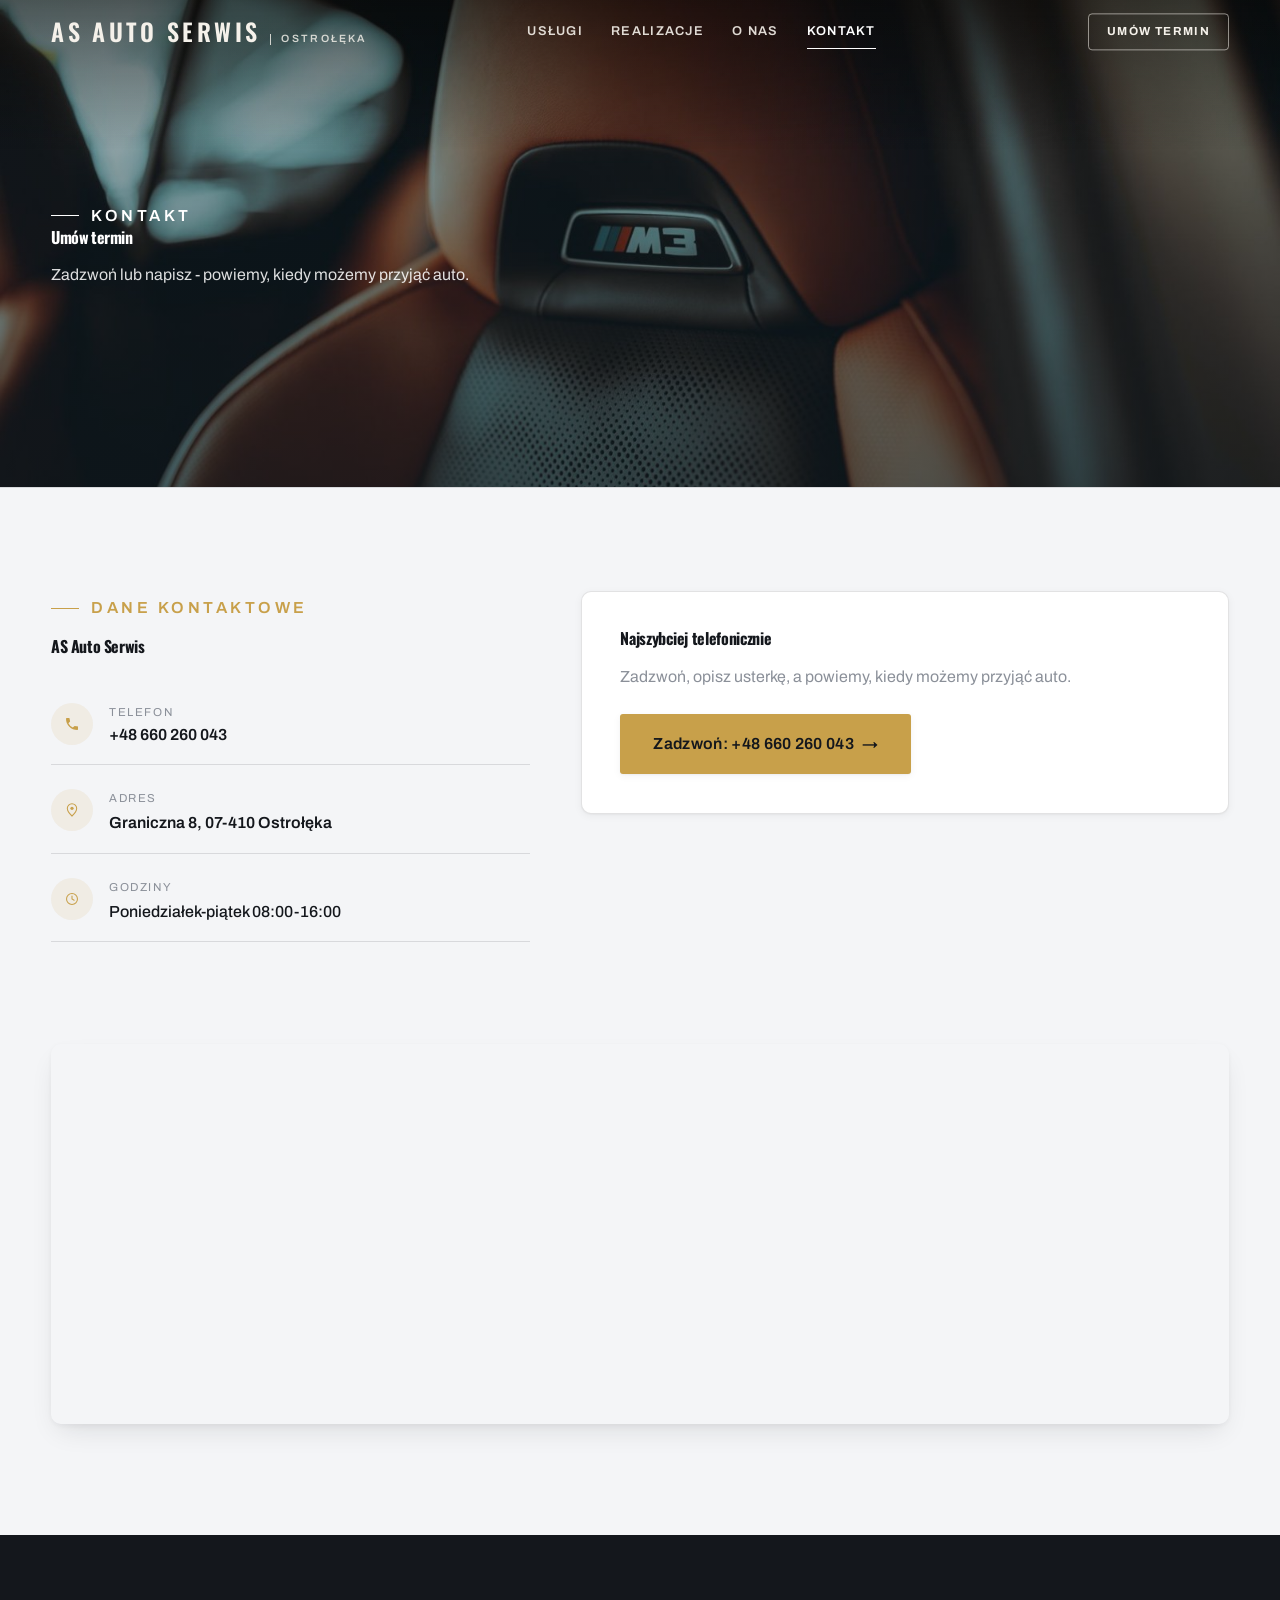
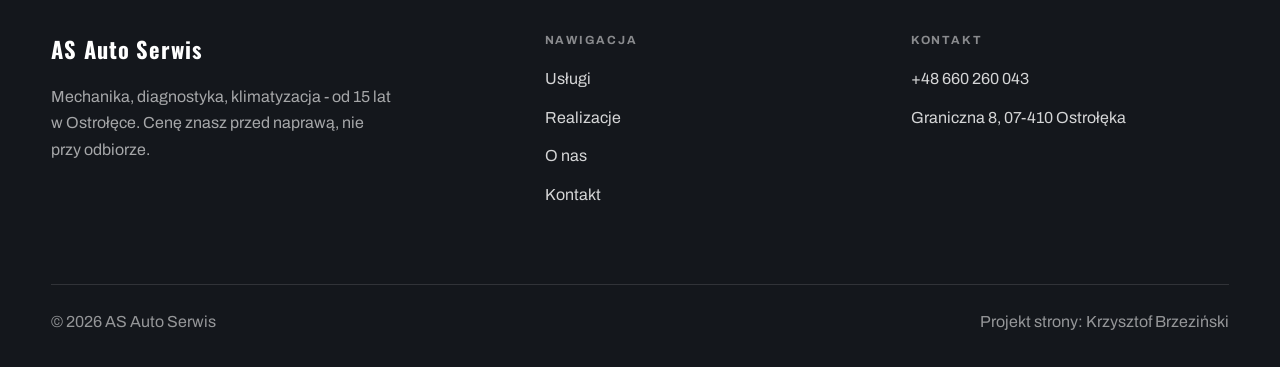
==== kontakt.html @ 09109cb1 "Demo: AS Auto Serwis (Ostrołęka) - auto-serwis premium" ====
<!DOCTYPE html>
<html lang="pl">
<head>
<meta charset="UTF-8">
<meta name="viewport" content="width=device-width, initial-scale=1.0">
<title>Kontakt - AS Auto Serwis</title>
<meta name="description" content="Kontakt AS Auto Serwis - Graniczna 8, 07-410 Ostrołęka">
<link rel="preconnect" href="https://fonts.googleapis.com">
<link rel="preconnect" href="https://fonts.gstatic.com" crossorigin>
<link href="https://fonts.googleapis.com/css2?family=Oswald:wght@500;600;700&family=Archivo:wght@400;500;600&display=swap" rel="stylesheet">
<link rel="stylesheet" href="assets/styles.css">
</head>
<body>

<header class="nav">
  <div class="wrap nav-inner">
    <a class="brand" href="index.html"><span class="name">AS Auto Serwis</span><span class="sub">Ostrołęka</span></a>
    <nav class="nav-links">
      <a href="oferta.html">Usługi</a>
      <a href="realizacje.html">Realizacje</a>
      <a href="o-nas.html">O nas</a>
      <a href="kontakt.html" class="active">Kontakt</a>
      <a href="kontakt.html" class="btn btn-accent">Umów termin</a>
    </nav>
    <button class="nav-toggle" aria-label="Menu"><span></span><span></span><span></span></button>
  </div>
</header>

<section class="pagehead">
  <img src="img/g4.jpg" alt="AS Auto Serwis - Umów termin">
  <div class="wrap">
    <span class="eyebrow">Kontakt</span>
    <h1>Umów termin</h1>
    <p>Zadzwoń lub napisz - powiemy, kiedy możemy przyjąć auto.</p>
  </div>
</section>
<section>
  <div class="wrap contact-grid">
    <div class="reveal">
      <span class="eyebrow">Dane kontaktowe</span>
      <h2 style="margin:var(--space-4) 0 var(--space-6)">AS Auto Serwis</h2>
      <div class="info-list">
        <div class="info-row"><div class="ic"><svg class="ico-tel" width="16" height="16" viewBox="0 0 24 24" fill="none" aria-hidden="true"><path d="M6.6 10.8a15.5 15.5 0 0 0 6.6 6.6l2.2-2.2a1 1 0 0 1 1-.24 11.4 11.4 0 0 0 3.6.58 1 1 0 0 1 1 1V20a1 1 0 0 1-1 1A17 17 0 0 1 3 4a1 1 0 0 1 1-1h3.5a1 1 0 0 1 1 1c0 1.25.2 2.46.58 3.6a1 1 0 0 1-.25 1l-2.23 2.2Z" fill="currentColor"/></svg></div><div><div class="lbl">Telefon</div><a class="val" href="tel:+48660260043">+48 660 260 043</a></div></div>
        <div class="info-row"><div class="ic"><svg class="ico-pin" width="16" height="16" viewBox="0 0 24 24" fill="none" aria-hidden="true"><path d="M12 21s7-6.1 7-11.5A7 7 0 0 0 5 9.5C5 14.9 12 21 12 21Z" stroke="currentColor" stroke-width="1.6" fill="none"/><circle cx="12" cy="9.5" r="2.4" fill="currentColor"/></svg></div><div><div class="lbl">Adres</div><div class="val">Graniczna 8, 07-410 Ostrołęka</div></div></div>
        <div class="info-row"><div class="ic"><svg class="ico-clock" width="16" height="16" viewBox="0 0 24 24" fill="none" aria-hidden="true"><circle cx="12" cy="12" r="8.2" stroke="currentColor" stroke-width="1.6"/><path d="M12 7.5V12l3.2 1.9" stroke="currentColor" stroke-width="1.6" stroke-linecap="round"/></svg></div><div><div class="lbl">Godziny</div><div class="val" style="font-weight:500">Poniedziałek-piątek 08:00-16:00</div></div></div>
      </div>
    </div>
    <div class="reveal">
      <div class="form">
        <h3 style="margin-bottom:var(--space-4)">Najszybciej telefonicznie</h3>
        <p class="muted" style="margin-bottom:var(--space-5)">Zadzwoń, opisz usterkę, a powiemy, kiedy możemy przyjąć auto.</p>
        <a href="tel:+48660260043" class="btn btn-accent" style="justify-content:center">Zadzwoń: +48 660 260 043 <span class="arr">→</span></a>
      </div>
    </div>
  </div>
</section>
<section style="padding-top:0">
  <div class="wrap reveal">
    <iframe class="map" title="AS Auto Serwis - Ostrołęka" src="https://maps.google.com/maps?q=AS%20Auto%20Serwis%20Ostro%C5%82%C4%99ka&z=15&output=embed" loading="lazy" referrerpolicy="no-referrer-when-downgrade"></iframe>
  </div>
</section>

<footer>
  <div class="wrap">
    <div class="foot-grid">
      <div class="foot-brand">
        <div class="name">AS Auto Serwis</div>
        <p>Mechanika, diagnostyka, klimatyzacja - od 15 lat w Ostrołęce. Cenę znasz przed naprawą, nie przy odbiorze.</p>
      </div>
      <div class="foot-col">
        <h4>Nawigacja</h4>
        <a href="oferta.html">Usługi</a>
        <a href="realizacje.html">Realizacje</a>
        <a href="o-nas.html">O nas</a>
        <a href="kontakt.html">Kontakt</a>
      </div>
      <div class="foot-col">
        <h4>Kontakt</h4>
        <a href="tel:+48660260043">+48 660 260 043</a>
        <p>Graniczna 8, 07-410 Ostrołęka</p>
      </div>
    </div>
    <div class="foot-bot">
      <span>© 2026 AS Auto Serwis</span>
      <span>Projekt strony: Krzysztof Brzeziński</span>
    </div>
  </div>
</footer>
<div class="sticky-reserve"><a class="sr-book" href="kontakt.html">Umów termin</a><a class="sr-call" href="tel:+48660260043" aria-label="Zadzwoń"><svg class="ico-tel" width="16" height="16" viewBox="0 0 24 24" fill="none" aria-hidden="true"><path d="M6.6 10.8a15.5 15.5 0 0 0 6.6 6.6l2.2-2.2a1 1 0 0 1 1-.24 11.4 11.4 0 0 0 3.6.58 1 1 0 0 1 1 1V20a1 1 0 0 1-1 1A17 17 0 0 1 3 4a1 1 0 0 1 1-1h3.5a1 1 0 0 1 1 1c0 1.25.2 2.46.58 3.6a1 1 0 0 1-.25 1l-2.23 2.2Z" fill="currentColor"/></svg></a></div>

<script src="assets/main.js"></script>
</body>
</html>
---- assets/styles.css ----
/* ============================================================
   STOLBASZ — premium, architektoniczny B2B fit-out
   Jasna paleta, zero brązu. System wg premium-web-craft.
   Projekt strony: Krzysztof Brzeziński
   ============================================================ */

:root{
  /* PALETA — jasna, architektoniczna, chłodna */
  --paper:#f4f5f7;          /* główne tło */
  --paper-2:#e7e9ee;        /* sekcje alternatywne (chłodny jasny szary) */
  --paper-3:#e7e9ee;        /* delikatne wypełnienia */
  --ink:#14171c;            /* tekst główny — chłodny grafit */
  --ink-soft:#1f242c;       /* nagłówki drugorzędne */
  --muted:#8b9099;          /* tekst poboczny */
  --line:rgba(20,23,28,.12);/* hairline */
  --accent:#c8a04a;         /* stonowany petrol-slate — jedyny akcent */
  --accent-d:#9a7a31;
  --accent-soft:rgba(200,160,74,.10);
  --dark:#14171c;           /* sekcje ciemne (stopka/CTA) */

  /* ODSTĘPY — skala 4/8 */
  --space-1:4px; --space-2:8px; --space-3:12px; --space-4:16px; --space-5:24px;
  --space-6:32px; --space-7:48px; --space-8:64px; --space-9:96px; --space-10:128px;

  /* TYPOGRAFIA — fluid clamp() */
  --text-sm:clamp(.82rem,.8rem+.1vw,.9rem);
  --text-base:clamp(1rem,.97rem+.15vw,1.1rem);
  --text-lg:clamp(1.12rem,1.05rem+.3vw,1.3rem);
  --text-h3:clamp(1.2rem,1.1rem+.5vw,1.5rem);
  --text-h2:clamp(1.9rem,1.5rem+1.9vw,2.8rem);
  --text-h1:clamp(2.6rem,1.9rem+3.6vw,4.6rem);

  /* PROMIENIE — architektoniczne, raczej ostre */
  --r-sm:3px; --r-md:6px; --r-lg:10px;

  /* RUCH */
  --ease:cubic-bezier(.25,.46,.45,.94); --dur:.24s;

  /* CIENIE — miękkie, warstwowe */
  --sh-sm:0 1px 2px rgba(16,24,32,.04), 0 2px 8px rgba(16,24,32,.05);
  --sh-md:0 2px 6px rgba(16,24,32,.05), 0 12px 28px -8px rgba(16,24,32,.12);
  --sh-lg:0 6px 14px rgba(16,24,32,.07), 0 26px 56px -18px rgba(16,24,32,.22);

  --hairline:1px solid var(--line);

  --font-display:'Oswald','Archivo',sans-serif;
  --font-body:'Archivo',sans-serif;
}

*{box-sizing:border-box;margin:0;padding:0}
html{scroll-behavior:smooth}
body{
  font-family:var(--font-body);
  font-size:var(--text-base);
  line-height:1.65;
  color:var(--ink);
  background:var(--paper);
  -webkit-font-smoothing:antialiased;
  text-rendering:optimizeLegibility;
}
img{max-width:100%;display:block}
a{color:inherit;text-decoration:none}

.wrap{width:min(92%,1180px);margin-inline:auto}
section{padding-block:clamp(52px,6.5vw,96px)}

h1,h2,h3{font-family:var(--font-display);font-weight:700;line-height:1.08;letter-spacing:-.02em;color:var(--ink)}
h1{font-size:var(--text-h1);letter-spacing:-.035em}
h2{font-size:var(--text-h2);letter-spacing:-.025em}
h3{font-size:var(--text-h3)}
p{max-width:65ch}

.eyebrow{
  font-family:var(--font-body);
  font-size:var(--text-sm);
  font-weight:600;
  letter-spacing:.18em;
  text-transform:uppercase;
  color:var(--accent);
  display:inline-flex;align-items:center;gap:var(--space-3);
}
.eyebrow::before{content:"";width:28px;height:1px;background:var(--accent);display:inline-block}

.muted{color:var(--muted)}
.lead{font-size:var(--text-lg);line-height:1.55;color:var(--ink-soft);max-width:50ch}

/* ---------- BUTTONS ---------- */
.btn{
  display:inline-flex;align-items:center;gap:var(--space-2);
  font-weight:600;font-size:var(--text-sm);letter-spacing:.02em;
  padding:var(--space-4) var(--space-6);
  border-radius:var(--r-sm);
  transition:transform var(--dur) var(--ease),box-shadow var(--dur) var(--ease),background var(--dur) var(--ease);
  cursor:pointer;border:1px solid transparent;
}
.btn-accent{background:var(--accent);color:#fff;box-shadow:var(--sh-sm)}
.btn-accent:hover{background:var(--accent-d);transform:translateY(-2px);box-shadow:var(--sh-md)}
.btn-accent:active{transform:translateY(0);box-shadow:var(--sh-sm)}
.btn-ghost{background:transparent;color:var(--ink);border-color:var(--line)}
.btn-ghost:hover{border-color:var(--accent);color:var(--accent);transform:translateY(-2px)}
.btn-light{background:#fff;color:var(--ink);box-shadow:var(--sh-sm)}
.btn-light:hover{transform:translateY(-2px);box-shadow:var(--sh-md)}
.btn .arr{transition:transform var(--dur) var(--ease)}
.btn:hover .arr{transform:translateX(4px)}

/* ---------- NAV ---------- */
.nav{
  position:sticky;top:0;z-index:50;
  background:color-mix(in srgb,var(--paper) 88%,transparent);
  backdrop-filter:saturate(140%) blur(10px);
  border-bottom:var(--hairline);
}
.nav-inner{display:flex;align-items:center;justify-content:space-between;height:72px}
.brand{display:flex;flex-direction:column;line-height:1}
.brand .name{font-family:var(--font-display);font-weight:800;font-size:1.35rem;letter-spacing:.04em}
.brand .sub{font-size:.62rem;letter-spacing:.34em;text-transform:uppercase;color:var(--muted);margin-top:5px}
.nav-links{display:flex;align-items:center;gap:var(--space-6)}
.nav-links a{font-size:var(--text-sm);font-weight:500;color:var(--ink-soft);position:relative;padding-block:4px;transition:color var(--dur) var(--ease)}
.nav-links a::after{content:"";position:absolute;left:0;bottom:0;width:0;height:1.5px;background:var(--accent);transition:width var(--dur) var(--ease)}
.nav-links a:hover,.nav-links a.active{color:var(--ink)}
.nav-links a:hover::after,.nav-links a.active::after{width:100%}
.nav-links .btn{padding:var(--space-2) var(--space-5)}
/* przyciski w nav: właściwy kolor (przebij .nav-links a) + bez podkreślenia */
.nav-links a.btn-accent{color:#fff}
.nav-links a.btn-ghost,.nav-links a.btn-light{color:var(--ink)}
.nav-links a.btn::after{display:none}
.nav-toggle{display:none;background:none;border:none;cursor:pointer;flex-direction:column;gap:5px;padding:8px}
.nav-toggle span{width:24px;height:2px;background:var(--ink);transition:var(--dur)}

/* ---------- HERO (split) ---------- */
.hero{position:relative;overflow:hidden;border-bottom:var(--hairline)}
.hero-grid{display:grid;grid-template-columns:1.05fr .95fr;gap:clamp(24px,4vw,60px);align-items:center;
  padding-block:clamp(36px,4.5vw,64px)}
.hero-copy .eyebrow{margin-bottom:var(--space-5)}
.hero-copy h1{margin-bottom:var(--space-5)}
.hero-copy .lead{margin-bottom:var(--space-7)}
.hero-actions{display:flex;flex-wrap:wrap;gap:var(--space-4)}
.hero-art{position:relative;aspect-ratio:4/3;border-radius:var(--r-lg);overflow:hidden;box-shadow:var(--sh-lg)}
.hero-art img{width:100%;height:100%;object-fit:cover}
.hero-art::after{content:"";position:absolute;inset:0;background:linear-gradient(180deg,transparent 55%,rgba(18,24,28,.28))}
.hero-badge{position:absolute;left:var(--space-5);bottom:var(--space-5);z-index:2;
  background:rgba(252,252,251,.94);backdrop-filter:blur(4px);
  border-radius:var(--r-md);padding:var(--space-4) var(--space-5);box-shadow:var(--sh-md);max-width:78%}
.hero-badge strong{display:block;font-family:var(--font-display);font-size:1rem;letter-spacing:-.01em}
.hero-badge span{font-size:var(--text-sm);color:var(--muted)}

/* ---------- HERO duży / kinowy (strona główna) ---------- */
.hero-cine{position:relative;min-height:clamp(560px,82vh,840px);min-height:clamp(560px,82svh,840px);display:flex;align-items:center;overflow:hidden;border-bottom:var(--hairline)}
.hero-cine>img{position:absolute;inset:0;width:100%;height:100%;object-fit:cover;z-index:0}
.hero-cine::after{content:"";position:absolute;inset:0;z-index:1;
  background:linear-gradient(95deg,rgba(13,18,23,.86) 0%,rgba(13,18,23,.64) 32%,rgba(13,18,23,.24) 62%,rgba(13,18,23,.04) 100%)}
.hero-cine .wrap{position:relative;z-index:2;padding-block:var(--space-8)}
.hero-cine .hero-copy{max-width:660px}
.hero-cine .eyebrow{color:#fff;margin-bottom:var(--space-5)}
.hero-cine .eyebrow::before{background:#fff}
.hero-cine h1{color:#fff;margin-bottom:var(--space-5);font-size:clamp(2.9rem,2rem+4.4vw,5.2rem)}
.hero-cine .lead{color:rgba(255,255,255,.92);max-width:48ch;margin-bottom:var(--space-7)}
.hero-cine .hero-actions{display:flex;flex-wrap:wrap;gap:var(--space-4)}
@media(max-width:680px){
  .hero-cine{min-height:clamp(520px,76vh,640px);min-height:clamp(520px,76svh,640px);align-items:flex-end}
  .hero-cine::after{background:linear-gradient(0deg,rgba(13,18,23,.9) 6%,rgba(13,18,23,.45) 55%,rgba(13,18,23,.25) 100%)}
  .hero-cine .wrap{padding-bottom:var(--space-9)}
}

/* full-bleed hero variant (podstrony) */
.pagehead{position:relative;min-height:46vh;min-height:46svh;display:flex;align-items:flex-end;overflow:hidden;border-bottom:var(--hairline)}
.pagehead img{position:absolute;inset:0;width:100%;height:100%;object-fit:cover}
.pagehead::after{content:"";position:absolute;inset:0;background:linear-gradient(180deg,rgba(18,24,28,.25),rgba(18,24,28,.62))}
.pagehead .wrap{position:relative;z-index:2;padding-block:var(--space-9);color:#fff}
.pagehead h1{color:#fff;max-width:18ch}
.pagehead .eyebrow{color:#fff}
.pagehead .eyebrow::before{background:#fff}
.pagehead p{color:rgba(255,255,255,.86);margin-top:var(--space-4);max-width:54ch}

/* ---------- STRIP (pasek skrótów / liczby) ---------- */
.strip{background:var(--dark);color:#fff}
.strip .wrap{display:grid;grid-template-columns:repeat(4,1fr);gap:var(--space-6);padding-block:var(--space-8)}
.strip .item .k{font-family:var(--font-display);font-size:clamp(1.6rem,1.2rem+1.4vw,2.4rem);font-weight:800;letter-spacing:-.02em;color:#fff}
.strip .item .v{font-size:var(--text-sm);color:rgba(255,255,255,.66);margin-top:var(--space-2);line-height:1.45}
.strip .item{border-left:2px solid var(--accent);padding-left:var(--space-5)}

/* ---------- SECTION HEAD ---------- */
.head{max-width:48rem;margin-bottom:var(--space-8)}
.head.center{margin-inline:auto;text-align:center}
.head .eyebrow{margin-bottom:var(--space-4)}
.head h2{margin-bottom:var(--space-4)}
.head p{color:var(--muted);font-size:var(--text-lg);line-height:1.55}
.head.center p{margin-inline:auto}

/* ---------- INTRO SPLIT ---------- */
.split{display:grid;grid-template-columns:.92fr 1.08fr;gap:clamp(28px,5vw,80px);align-items:center}
.split.rev{grid-template-columns:1.08fr .92fr}
.split.rev .split-art{order:-1}
.split-art{position:relative;aspect-ratio:5/4;border-radius:var(--r-lg);overflow:hidden;box-shadow:var(--sh-lg)}
.split-art img{width:100%;height:100%;object-fit:cover}
.split-copy h2{margin-bottom:var(--space-5)}
.split-copy p+p{margin-top:var(--space-4)}
.split-copy .btn{margin-top:var(--space-6)}

/* ---------- SERVICES (zakres) ---------- */
.svc-grid{display:grid;grid-template-columns:repeat(auto-fit,minmax(280px,1fr));gap:var(--space-5)}
.svc{background:#fff;border:var(--hairline);border-radius:var(--r-md);padding:var(--space-7) var(--space-6);
  transition:transform var(--dur) var(--ease),box-shadow var(--dur) var(--ease),border-color var(--dur) var(--ease);
  position:relative;overflow:hidden}
.svc::before{content:"";position:absolute;left:0;top:0;width:3px;height:0;background:var(--accent);transition:height var(--dur) var(--ease)}
.svc:hover{transform:translateY(-4px);box-shadow:var(--sh-md);border-color:transparent}
.svc:hover::before{height:100%}
.svc .ic{font-family:var(--font-display);font-size:.8rem;font-weight:700;letter-spacing:.12em;color:var(--accent);margin-bottom:var(--space-4)}
.svc h3{margin-bottom:var(--space-3);font-size:1.22rem}
.svc p{color:var(--muted);font-size:var(--text-base);line-height:1.6}

/* big detailed service rows */
.svc-row{display:grid;grid-template-columns:.8fr 1.2fr;gap:clamp(20px,4vw,60px);align-items:center;padding-block:var(--space-8)}
.svc-row+.svc-row{border-top:var(--hairline)}
.svc-row.rev{grid-template-columns:1.2fr .8fr}
.svc-row.rev .svc-row-art{order:-1}
.svc-row-art{aspect-ratio:4/3;border-radius:var(--r-md);overflow:hidden;box-shadow:var(--sh-md)}
.svc-row-art img{width:100%;height:100%;object-fit:cover}
.svc-row h3{font-size:1.5rem;margin-bottom:var(--space-4)}
.svc-row .num{font-family:var(--font-display);font-size:.85rem;font-weight:700;letter-spacing:.14em;color:var(--accent);display:block;margin-bottom:var(--space-3)}
.svc-row ul{list-style:none;margin-top:var(--space-4);display:flex;flex-direction:column;gap:var(--space-2)}
.svc-row li{position:relative;padding-left:var(--space-5);color:var(--muted);font-size:var(--text-base)}
.svc-row li::before{content:"";position:absolute;left:0;top:.62em;width:8px;height:1px;background:var(--accent)}

/* ---------- GALLERY (realizacje) ---------- */
.gallery{display:grid;grid-template-columns:repeat(12,1fr);gap:var(--space-4);grid-auto-rows:200px}
/* GALERIA MASONRY — pionowe zdjęcia (portrety beauty/wellness) bez przycinania: kolumny, height auto */
.gallery-masonry{column-count:3;column-gap:var(--space-4)}
@media(max-width:900px){.gallery-masonry{column-count:2}}
@media(max-width:560px){.gallery-masonry{column-count:1}}
.gallery-masonry .m-tile{break-inside:avoid;margin:0 0 var(--space-4);padding:0;position:relative;overflow:hidden;border-radius:var(--r-md);border:1px solid var(--line)}
.gallery-masonry .m-tile img{width:100%;height:auto;display:block}
.gallery-masonry .m-tile .cap{position:absolute;left:0;right:0;bottom:0;padding:var(--space-4);color:#fff;background:linear-gradient(0deg,rgba(0,0,0,.55),transparent);font-size:var(--text-sm)}
.gallery-masonry .m-tile .cap small{display:block;font-weight:400;opacity:.78;letter-spacing:.04em;text-transform:uppercase;font-size:.66rem;margin-top:3px}
.tile{position:relative;overflow:hidden;border-radius:var(--r-md);box-shadow:var(--sh-sm);
  transition:transform var(--dur) var(--ease),box-shadow var(--dur) var(--ease)}
.tile img{width:100%;height:100%;object-fit:cover;transition:transform .6s var(--ease)}
.tile:hover{box-shadow:var(--sh-md)}
.tile:hover img{transform:scale(1.05)}
.tile .cap{position:absolute;left:0;right:0;bottom:0;padding:var(--space-5) var(--space-4) var(--space-4);
  background:linear-gradient(transparent,rgba(18,24,28,.78));color:#fff;
  font-size:var(--text-sm);font-weight:600;letter-spacing:.01em;
  opacity:0;transform:translateY(8px);transition:var(--dur) var(--ease)}
.tile:hover .cap{opacity:1;transform:translateY(0)}
.tile .cap small{display:block;font-weight:400;opacity:.78;letter-spacing:.04em;text-transform:uppercase;font-size:.66rem;margin-top:3px}
/* bento spans */
.t-wide{grid-column:span 6}
.t-tall{grid-column:span 6;grid-row:span 2}
.t-std{grid-column:span 6}
.t-third{grid-column:span 4}
.t-two3{grid-column:span 8}

/* ---------- TRUST / WIARYGODNOŚĆ ---------- */
.trust{background:var(--paper-2)}
.trust-grid{display:grid;grid-template-columns:repeat(auto-fit,minmax(240px,1fr));gap:var(--space-5);margin-top:var(--space-7)}
.trust-card{background:#fff;border-radius:var(--r-md);padding:var(--space-7) var(--space-6);box-shadow:var(--sh-sm);border-top:3px solid var(--accent)}
.trust-card .big{font-family:var(--font-display);font-size:clamp(1.8rem,1.3rem+1.6vw,2.6rem);font-weight:800;letter-spacing:-.02em;color:var(--ink);line-height:1}
.trust-card h3{font-size:1.12rem;margin:var(--space-3) 0 var(--space-2)}
.trust-card p{color:var(--muted);font-size:var(--text-base);line-height:1.55}

/* ---------- CTA band ---------- */
.cta{background:var(--dark);color:#fff;position:relative;overflow:hidden}
.cta .wrap{display:grid;grid-template-columns:1.4fr .6fr;gap:var(--space-7);align-items:center;position:relative;z-index:2}
.cta h2{color:#fff;max-width:20ch}
.cta p{color:rgba(255,255,255,.74);margin-top:var(--space-4)}
.cta-actions{display:flex;flex-direction:column;gap:var(--space-3);align-items:flex-start}
.cta::before{content:"";position:absolute;right:-80px;top:-80px;width:360px;height:360px;border-radius:50%;
  background:radial-gradient(circle,var(--accent-soft),transparent 70%)}

/* ---------- CONTACT ---------- */
.contact-grid{display:grid;grid-template-columns:.85fr 1.15fr;gap:clamp(28px,4vw,56px);align-items:start}
.info-list{display:flex;flex-direction:column;gap:var(--space-2)}
.info-row{display:flex;gap:var(--space-4);align-items:flex-start;padding-block:var(--space-4);border-bottom:var(--hairline)}
.info-row .ic{flex:none;width:42px;height:42px;display:grid;place-items:center;border-radius:50%;
  background:var(--accent-soft);color:var(--accent);font-size:1.05rem}
.info-row .lbl{font-size:.72rem;letter-spacing:.14em;text-transform:uppercase;color:var(--muted)}
.info-row .val{font-weight:600;font-size:var(--text-base);margin-top:2px}
.info-row a.val:hover{color:var(--accent)}
.map{border:none;border-radius:var(--r-lg);box-shadow:var(--sh-md);width:100%;height:100%;min-height:380px;filter:grayscale(.2) contrast(1.02)}
.form{background:#fff;border:var(--hairline);border-radius:var(--r-lg);padding:clamp(24px,3vw,40px);box-shadow:var(--sh-sm)}
.form .fld{margin-bottom:var(--space-5)}
.form label{display:block;font-size:var(--text-sm);font-weight:600;margin-bottom:var(--space-2)}
.form input,.form textarea{width:100%;font-family:inherit;font-size:var(--text-base);color:var(--ink);
  padding:var(--space-4);border:var(--hairline);border-radius:var(--r-sm);background:var(--paper);transition:border-color var(--dur)}
.form input:focus,.form textarea:focus{outline:none;border-color:var(--accent);background:#fff}
.form textarea{resize:vertical;min-height:120px}
.form .note{font-size:var(--text-sm);color:var(--muted);margin-top:var(--space-3)}

/* ---------- FOOTER ---------- */
footer{background:var(--dark);color:#fff;padding-block:var(--space-9) var(--space-6)}
.foot-grid{display:grid;grid-template-columns:1.4fr 1fr 1fr;gap:var(--space-7);margin-bottom:var(--space-8)}
.foot-brand .name{font-family:var(--font-display);font-weight:800;font-size:1.4rem;letter-spacing:.04em}
.foot-brand p{color:rgba(255,255,255,.62);margin-top:var(--space-4);font-size:var(--text-base);max-width:38ch}
.foot-col h4{font-size:.74rem;letter-spacing:.16em;text-transform:uppercase;color:rgba(255,255,255,.5);margin-bottom:var(--space-4)}
.foot-col a,.foot-col p{display:block;color:rgba(255,255,255,.82);font-size:var(--text-base);margin-bottom:var(--space-3)}
.foot-col a:hover{color:#fff}
.foot-bot{border-top:1px solid rgba(255,255,255,.12);padding-top:var(--space-5);display:flex;justify-content:space-between;flex-wrap:wrap;gap:var(--space-3);
  font-size:var(--text-sm);color:rgba(255,255,255,.55)}
.foot-bot a:hover{color:#fff}

/* ---------- REVEAL ---------- */
.reveal{opacity:0;transform:translateY(22px);transition:opacity .6s var(--ease),transform .6s var(--ease)}
.reveal.in{opacity:1;transform:none}

/* ---------- RESPONSIVE ---------- */
@media(max-width:920px){
  .hero-grid,.split,.split.rev,.svc-row,.svc-row.rev,.cta .wrap,.contact-grid,.foot-grid{grid-template-columns:1fr}
  .split.rev .split-art,.svc-row.rev .svc-row-art{order:0}
  .hero-art{aspect-ratio:16/10;max-height:420px}
  .strip .wrap{grid-template-columns:repeat(2,1fr);gap:var(--space-7)}
  .gallery{grid-auto-rows:180px}
  .t-wide,.t-tall,.t-std,.t-third,.t-two3{grid-column:span 6}
  .t-tall{grid-row:span 1}
  .cta-actions{flex-direction:row;flex-wrap:wrap}
  .foot-grid{gap:var(--space-6)}
}
@media(max-width:680px){
  .nav-links{position:fixed;inset:72px 0 auto 0;background:var(--paper);flex-direction:column;align-items:stretch;
    gap:0;padding:var(--space-4) 6%;border-bottom:var(--hairline);box-shadow:var(--sh-md);
    transform:translateY(-120%);transition:transform var(--dur) var(--ease)}
  .nav-links.open{transform:translateY(0)}
  .nav-links a{padding-block:var(--space-4);border-bottom:var(--hairline)}
  .nav-links .btn{margin-top:var(--space-3);justify-content:center}
  .nav-toggle{display:flex}
  .strip .wrap{grid-template-columns:1fr}
  .gallery{grid-template-columns:repeat(6,1fr)}
  .foot-grid{grid-template-columns:1fr}
}
@media(prefers-reduced-motion:reduce){
  *{animation-duration:.01ms!important;transition:none!important}
  .reveal{opacity:1!important;transform:none!important}
  html{scroll-behavior:auto}
}

/* ============================================================
   PREMIUM LAYER — destylat deep-researchu branż (anty-AI, spokój).
   Zmienne STOLBASZ (--accent/--ink/--paper/--line/--dark). Ruch ledwo
   zauważalny, krzywa cubic-bezier(.16,.84,.44,1); prefers-reduced-motion
   pokryte blanketem wyżej. Karty hairline zamiast cieni = #1 sygnał „nie-AI".
   ============================================================ */

/* więcej oddechu między sekcjami (liderzy: 110-130px) */
section{padding-block:clamp(64px,8vw,128px)}

/* 1) Aksamitny reveal — dłuższa, miękka krzywa zamiast „skoku" */
.reveal{transition:opacity .9s cubic-bezier(.16,.84,.44,1),transform .9s cubic-bezier(.16,.84,.44,1);will-change:opacity,transform}
/* stagger TYLKO w galerii (tam pozycja = porządek dzieci) */
.gallery .reveal:nth-child(2){transition-delay:.07s}
.gallery .reveal:nth-child(3){transition-delay:.14s}
.gallery .reveal:nth-child(4){transition-delay:.21s}
.gallery .reveal:nth-child(5){transition-delay:.28s}
.gallery .reveal:nth-child(6){transition-delay:.35s}

/* 2) Hero STATYCZNY na .hero-cine — Ken Burns CAŁKIEM WYŁĄCZONY 26.06 (3. zgłoszenie Szymona).
   GENEZA: animowanie scale na <img> hero z teksturami (cegły/framugi) re-samplinguje obraz
   klatka po klatce → na części ekranów drobne drganie/shimmer = „heroshot się trzęsie".
   translateY usunięto wcześniej, scale-only + will-change/GPU NIE wystarczyły do GWARANCJI gładkości.
   Krzysztof zażądał pewności („make sure, że błąd się nie pojawi") > efekt. Zero animacji = 0% drgania.
   Delikatny zoom zostaje TYLKO w pełnoekranowych hero gastro/studio (hg-bg/hs-bg — tło, inny
   mechanizm, chwalone, nigdy nie zgłaszane). NIE wracać do KB na .hero-cine bez realnego testu
   na sprzęcie klienta — to ryzyko regresji „trzęsienia”. */
/* BEZPIECZNY "wow" na hero = jednorazowy FADE-IN (opacity), nie zoom.
   opacity nie dotyka bitmapy → gładkie na KAŻDYM zdjęciu/ekranie/GPU, zero ryzyka migotania.
   Geometryczny ruch (scale/translate) na .hero-cine jest ZAKAZANY (bramka pilnuje). */
@keyframes heroFade{from{opacity:0}to{opacity:1}}
.hero-cine>img{transform:none;animation:heroFade 1.1s ease-out both}

/* 3) Akcentowy hairline pod nagłówkiem sekcji, który „rysuje się" przy wejściu */
.head h2{position:relative;padding-bottom:18px}
.head h2::after{content:"";position:absolute;left:0;bottom:0;height:1px;width:0;background:var(--accent);transition:width 1s cubic-bezier(.16,.84,.44,1) .15s}
.head.center h2::after{left:50%;transform:translateX(-50%)}
.head.reveal.in h2::after,.head.center.reveal.in h2::after{width:54px}

/* 4) Karty HAIRLINE zamiast cieni/zaokrągleń (najmocniejszy anty-AI detal) */
.svc{background:transparent;border:1px solid var(--line);border-radius:var(--r-sm);box-shadow:none}
.svc:hover{box-shadow:none;border-color:var(--accent);transform:translateY(-3px)}
.trust-card{background:transparent;box-shadow:none;border:1px solid var(--line);border-top:2px solid var(--accent);border-radius:var(--r-sm)}
.tile{box-shadow:none;border-radius:var(--r-sm)}
.tile:hover{box-shadow:none}

/* 5) Sticky-nav kondensuje się po przewinięciu (sygnał dopracowania) */
.nav{transition:box-shadow .4s ease,background .4s ease}
.nav.is-stuck{box-shadow:0 1px 0 var(--line),0 14px 30px -24px rgba(0,0,0,.45)}
.nav-inner{transition:height .35s var(--ease)}
.nav.is-stuck .nav-inner{height:60px}

/* 6) MANIFESTO — pełnoekranowy cytat-bohater (zastępuje generyczne „Dlaczego my") */
.manifesto{background:var(--paper-2);text-align:center}
.manifesto .wrap{max-width:60rem}
.manifesto p{font-family:var(--font-display);font-style:italic;font-size:clamp(1.6rem,1rem+2.4vw,2.8rem);line-height:1.32;color:var(--ink-soft);margin-inline:auto;max-width:26ch;position:relative;padding-top:var(--space-8)}
.manifesto p::before{content:"";position:absolute;top:0;left:50%;transform:translateX(-50%);width:54px;height:1px;background:var(--accent)}
.manifesto p span{color:var(--accent);font-style:italic}

/* 7) GATEWAYS — 3 duże bramy-zdjęcia (zamiast paska menu usług) */
.gateways{display:grid;grid-template-columns:repeat(3,1fr);gap:var(--space-4)}
.gateway{position:relative;aspect-ratio:3/4;overflow:hidden;border-radius:var(--r-sm);display:block}
.gateway img{width:100%;height:100%;object-fit:cover;transition:transform .8s var(--ease),filter .5s var(--ease)}
.gateway::after{content:"";position:absolute;inset:0;background:linear-gradient(180deg,transparent 38%,rgba(18,24,28,.74))}
.gateway:hover img{transform:scale(1.05);filter:brightness(1.05)}
.gateway .g-ttl{position:absolute;left:0;right:0;bottom:0;z-index:2;padding:var(--space-6) var(--space-5);color:#fff;font-family:var(--font-display);font-size:1.45rem;letter-spacing:-.01em;line-height:1.15}
.gateway .g-ttl small{display:block;font-family:var(--font-body);font-size:var(--text-sm);font-weight:400;opacity:.82;letter-spacing:.03em;margin-top:5px}
@media(max-width:760px){.gateways{grid-template-columns:1fr}.gateway{aspect-ratio:16/10}}

/* 8) LOGO klienta w nagłówku (gdy podane --logo) */
/* 52px domyślnie (feedback Bartka 06.07.2026: 40px ginęło, uwaga padła 3x; ~56px sprawdzone na żywym demie anna-borowiec-makeup) */
.brand-logo{height:64px;width:auto;max-width:300px;object-fit:contain;display:block}
.nav.is-stuck .brand-logo{height:52px}
@media(max-width:680px){.brand-logo{height:46px;max-width:210px}}

/* === rodzina: auto === */
/* ============================================================
   RODZINA: AUTO (detailing / auto-serwis / powłoki / lakiernictwo / myjnia)
   Doklejane NA WIERZCH base.css. Skin auto (Oswald + grafit/bursztyn).
   Filozofia: PREMIUM, MĘSKO, TECHNICZNIE + "Umów termin". Jasna baza, ciemne kinowe hero, Oswald CAPS.
   (Świadomie BEZ ciemnej bazy - dark-skin guard wymusza jasne tło; ciemne hero+paski daja dramat.)
   FAZA 3 (research wf_5b470404, topowe studia detailingu/powłok): osobny układ - hero-auto (kicker+claim+1 CTA),
   nav fixed przezroczysty->ciemny grafit + zwijany, spec-ribbon (sygnatura), pakiety powłok (1 ciemny band),
   before/after suwak, poziomy "bay" proces, marki. Pakiety/before-after/marki = BRAMKOWANE (tylko z reconu).
   ============================================================ */

/* --- Wersaliki na nagłówkach sekcji (motorsport/inżynierski sznyt) --- */
.head h2{text-transform:uppercase;letter-spacing:.015em}
.eyebrow{letter-spacing:.22em}

/* --- Ostrzejsze, "techniczne" karty --- */
.svc,.trust-card,.tile,.gateway,.svc-row-art,.split-art{border-radius:var(--r-sm)}

/* --- STICKY "Umów termin" (mobile) --- */
.sticky-reserve{display:none}
@media(max-width:820px){
  .sticky-reserve{display:flex;position:fixed;left:0;right:0;bottom:0;z-index:90;
    background:var(--line);box-shadow:0 -6px 20px -10px rgba(0,0,0,.4)}
  .sticky-reserve a{padding:15px 8px;text-align:center;font-weight:700;font-size:.95rem;text-transform:uppercase;letter-spacing:.03em}
  .sr-book{flex:1;background:var(--accent);color:#fff}
  .sr-call{width:60px;background:var(--paper);color:var(--ink);font-size:1.15rem;border-left:1px solid var(--line)}
  body{padding-bottom:56px}
}

/* ============================================================
   FAZA 3 - OSOBNY UKŁAD AUTO (detailing/powłoki). Wszystko poniżej doklejane na wierzch.
   ============================================================ */

/* --- Brass = ciemny tekst dla kontrastu (mosiądz #c8a04a + biel = za słaby kontrast) --- */
.btn-accent{color:#14171c}
.btn-accent:hover{color:#14171c}

/* === HERO AUTO: pełnoekranowe ciemne kino, blok dolny-lewy, Ken Burns, kontrast gwarantowany === */
.hero-auto{position:relative;height:100vh;height:100svh;min-height:560px;display:flex;align-items:flex-end;overflow:hidden;isolation:isolate;background:#0a0c0f}
.hero-auto .ha-bg{position:absolute;inset:0;width:100%;height:100%;object-fit:cover;z-index:-2;will-change:transform}
/* Ken Burns = TYLKO scale (zero translate = zero dryfu), DESKTOP-only (min-width:900) - zgodnie z konwencją base.css heroBreath, anty-jank na mobile */
@keyframes haKen{from{transform:scale(1.04)}to{transform:scale(1.12)}}
@media(min-width:900px){.hero-auto .ha-bg{animation:haKen 30s ease-out infinite alternate}}
/* Kontrast GWARANTOWANY niezależnie od zdjęcia: (a) ciemna LEWA kolumna pod tekstem (tekst jest do lewej, top->bottom),
   (b) górny scrim pod nav + dolny scrim. Nie liczymy na ciemne zdjęcie. */
.hero-auto .ha-veil{position:absolute;inset:0;z-index:-1;
  background:linear-gradient(90deg,rgba(10,12,15,.76) 0%,rgba(10,12,15,.34) 32%,rgba(10,12,15,0) 60%),
             linear-gradient(180deg,rgba(10,12,15,.42) 0%,rgba(10,12,15,0) 30%,rgba(10,12,15,.55) 78%,rgba(10,12,15,.82) 100%)}
.ha-inner{position:relative;z-index:2;margin:0 0 clamp(2.6rem,7vh,5rem) clamp(1.4rem,5vw,4rem);max-width:32ch}
.ha-tick{display:block;width:48px;height:3px;background:var(--accent);margin-bottom:clamp(1rem,2.4vh,1.6rem)}
.ha-kicker{display:block;font-family:var(--font-display);font-weight:600;text-transform:uppercase;
  letter-spacing:.22em;font-size:clamp(.72rem,1.4vw,.86rem);color:var(--accent);text-shadow:0 1px 10px rgba(0,0,0,.5)}
.ha-claim{font-family:var(--font-display);font-weight:700;text-transform:uppercase;letter-spacing:.005em;line-height:1.02;
  font-size:clamp(2.3rem,5.6vw,4.4rem);color:#fff;margin:clamp(.7rem,1.6vh,1.1rem) 0 clamp(1.5rem,3vh,2.2rem);
  text-shadow:0 2px 18px rgba(0,0,0,.55)}
.ha-cta{margin:0}
.ha-rating{margin:clamp(1rem,2vh,1.4rem) 0 0;color:#fff;font-weight:600;letter-spacing:.02em;font-size:var(--text-sm);opacity:.94;text-shadow:0 1px 10px rgba(0,0,0,.5)}
@media(max-width:640px){.ha-claim{font-size:clamp(2rem,9vw,2.7rem)}.ha-inner{margin-bottom:clamp(2rem,9vh,3.4rem)}}
@media(prefers-reduced-motion:reduce){.hero-auto .ha-bg{animation:none}}

/* === SPEC-RIBBON: poziomy pasek etykiet usług tuż pod hero (sygnatura strukturalna, NIE liczby) === */
.spec-ribbon{background:var(--paper);border-bottom:1px solid var(--line);padding-block:0}
.spec-ribbon .wrap{padding-block:var(--space-5)}
.sr-row{display:flex;flex-wrap:wrap;justify-content:center;align-items:center;gap:clamp(.8rem,2.4vw,2rem);list-style:none;margin:0;padding:0}
.sr-row li{font-family:var(--font-display);font-weight:600;text-transform:uppercase;letter-spacing:.14em;
  font-size:clamp(.7rem,1.3vw,.82rem);color:var(--ink-soft);display:flex;align-items:center}
.sr-row li:not(:last-child)::after{content:"";width:5px;height:5px;border-radius:50%;background:var(--accent);margin-left:clamp(.8rem,2.4vw,2rem)}

/* === PAKIETY POWŁOK: jedyny ciemny carbon-band w jasnej stronie (BRAMKOWANE) === */
.auto-dark{background:var(--ink)}
.auto-dark .head h2{color:#fff}
.auto-dark .head p{color:rgba(244,245,247,.74)}
.auto-dark .eyebrow{color:var(--accent)}
.auto-dark .eyebrow::before{background:var(--accent)}
.pakiety-grid{display:grid;grid-template-columns:repeat(3,1fr);gap:var(--space-6);margin-top:var(--space-8)}
.pakiet{background:rgba(255,255,255,.045);border:1px solid rgba(255,255,255,.12);border-radius:var(--r-sm);
  padding:var(--space-7) var(--space-6);display:flex;flex-direction:column;gap:var(--space-4)}
.pakiet h3{font-family:var(--font-display);text-transform:uppercase;letter-spacing:.04em;color:#fff;font-size:1.3rem}
.pak-lata{display:flex;align-items:baseline;gap:.5rem}
.pak-lata b{font-family:var(--font-display);font-size:2.4rem;line-height:1;color:var(--accent);font-weight:700}
.pak-lata span{font-size:var(--text-sm);color:rgba(244,245,247,.7);text-transform:uppercase;letter-spacing:.08em}
.pak-opis{color:rgba(244,245,247,.76);font-size:var(--text-base);line-height:1.6}
.pak-zakres{list-style:none;margin:0;padding:0;display:flex;flex-direction:column;gap:.6rem}
.pak-zakres li{position:relative;padding-left:1.4rem;padding-bottom:.6rem;color:rgba(244,245,247,.84);
  font-size:var(--text-sm);border-bottom:1px solid rgba(255,255,255,.08)}
.pak-zakres li::before{content:"";position:absolute;left:0;top:.55em;width:8px;height:2px;background:var(--accent)}
.pak-cena{margin-top:auto;font-family:var(--font-display);font-size:1.3rem;color:#fff;letter-spacing:.01em}
.pak-cta{margin-top:auto;color:var(--accent);font-weight:600;font-size:var(--text-sm);display:inline-flex;align-items:center;gap:.4rem}
.pak-cta:hover{color:#fff}
@media(max-width:900px){.pakiety-grid{grid-template-columns:1fr;max-width:32rem;margin-inline:auto}}

/* === BEFORE / AFTER: suwak (JASNE, NIE ciemny band). Oba zdjęcia full-size = ten sam kadr; clip-path odsłania === */
.auto-ba .ba-slider{position:relative;--ba-pos:50%;max-width:62rem;margin:var(--space-8) auto 0;aspect-ratio:16/9;
  overflow:hidden;border-radius:var(--r-sm);border:1px solid var(--line);touch-action:none;user-select:none;cursor:ew-resize}
.ba-slider img{position:absolute;inset:0;width:100%;height:100%;object-fit:cover;display:block}
.ba-before-wrap{position:absolute;inset:0;clip-path:inset(0 calc(100% - var(--ba-pos)) 0 0)}
.ba-lab{position:absolute;top:var(--space-4);z-index:3;font-family:var(--font-display);text-transform:uppercase;
  letter-spacing:.1em;font-size:.7rem;color:#fff;background:rgba(10,12,15,.6);padding:.3rem .6rem;border-radius:2px}
.ba-lab-l{left:var(--space-4)}
.ba-lab-r{right:var(--space-4)}
.ba-handle{position:absolute;top:0;bottom:0;left:var(--ba-pos);width:2px;background:var(--accent);transform:translateX(-1px);z-index:4;pointer-events:none}
.ba-handle span{position:absolute;top:50%;left:50%;transform:translate(-50%,-50%);width:38px;height:38px;border-radius:50%;
  background:var(--accent);box-shadow:0 2px 12px rgba(0,0,0,.4);display:flex;align-items:center;justify-content:center}
.ba-handle span::before,.ba-handle span::after{content:"";position:absolute;width:0;height:0;border-block:5px solid transparent}
.ba-handle span::before{left:9px;border-right:6px solid #14171c}
.ba-handle span::after{right:9px;border-left:6px solid #14171c}
.ba-podpis{text-align:center;color:var(--muted);font-size:var(--text-sm);margin-top:var(--space-5)}

/* === PROCES AUTO: poziomy "bay" stepper (top-border + numer) - inny kształt niż wspólny pionowy timeline === */
.auto-proc-row{list-style:none;margin:var(--space-8) 0 0;padding:0;display:grid;grid-template-columns:repeat(4,1fr);gap:var(--space-6)}
.auto-proc-row li{position:relative;padding-top:var(--space-5);border-top:2px solid var(--line)}
.auto-proc-row li::before{content:"";position:absolute;top:-2px;left:0;width:42%;height:2px;background:var(--accent)}
.ap-no{font-family:var(--font-display);font-weight:700;color:var(--accent);font-size:1.05rem;letter-spacing:.12em}
.auto-proc-row h3{font-family:var(--font-display);text-transform:uppercase;letter-spacing:.02em;font-size:1.1rem;margin:.5rem 0 .4rem}
.auto-proc-row p{color:var(--muted);font-size:var(--text-sm);line-height:1.55}
@media(max-width:760px){.auto-proc-row{grid-template-columns:1fr 1fr;gap:var(--space-7) var(--space-5)}}
@media(max-width:420px){.auto-proc-row{grid-template-columns:1fr}}

/* === MARKI / CZYM PRACUJEMY: nazwy tekstem (bez logotypów) - eyebrow neutralny (krytyka 4a) === */
.auto-marki .marki-list{display:flex;flex-wrap:wrap;justify-content:center;gap:clamp(.8rem,2.5vw,1.6rem);list-style:none;margin:var(--space-7) 0 0;padding:0}
.auto-marki .marki-list li{font-family:var(--font-display);text-transform:uppercase;letter-spacing:.12em;font-weight:600;
  font-size:clamp(.82rem,1.5vw,1rem);color:var(--ink-soft);padding:.5rem 1rem;border:1px solid var(--line);border-radius:var(--r-sm)}
.marki-gwar{text-align:center;color:var(--muted);font-size:var(--text-sm);margin-top:var(--space-6)}

/* === sticky-reserve: brass z ciemnym tekstem (kontrast) === */
.sticky-reserve .sr-book{color:#14171c}

/* === OPINIE (realne recenzje Google) - dodane dla rodziny auto === */
.opinie{padding-block:var(--space-9);background:var(--bg)}
.opinie .head{margin-bottom:var(--space-2)}
.opinie-grid{display:grid;grid-template-columns:repeat(auto-fit,minmax(16rem,1fr));gap:var(--space-6);margin-top:var(--space-8)}
.op-card{margin:0;background:var(--paper);border:1px solid var(--line);border-radius:var(--r-md);padding:var(--space-6);display:flex;flex-direction:column;gap:var(--space-3);box-shadow:0 1px 2px rgba(0,0,0,.04)}
.op-star{color:var(--accent-d,var(--accent));letter-spacing:.1em;font-size:.95rem}
.op-card blockquote{margin:0;color:var(--ink-soft);font-size:var(--text-base);line-height:1.6}
.op-autor{font-family:var(--font-display);font-weight:700;color:var(--ink);font-size:.95rem}

/* === NAV NOBU (silnik): auto === */
.nav{position:fixed;left:0;right:0;backdrop-filter:none;border-bottom:1px solid transparent;z-index:100;transition:transform .35s var(--ease),background .35s ease,box-shadow .35s ease}
.nav.nav-hidden{transform:translateY(-100%)}
.nav.is-stuck{background:transparent;box-shadow:none;border-bottom-color:transparent}
.nav.is-stuck .nav-inner{height:64px}
.nav .brand{flex-direction:row;align-items:baseline;gap:.6rem;line-height:1}
.nav .brand .name{font-family:var(--font-display);font-weight:600;font-size:1.5rem;text-transform:uppercase;letter-spacing:.14em}
.nav .brand .sub{margin-top:0;padding-left:.65rem;border-left:1px solid currentColor;font-size:.66rem;font-weight:600;letter-spacing:.22em;text-transform:uppercase}
.nav .nav-links a{font-size:.8rem;font-weight:600;text-transform:uppercase;letter-spacing:.1em;padding-block:6px}
.nav .nav-links a::after{height:1px}
.nav .nav-links a.btn-accent{font-size:.73rem;font-weight:700;text-transform:uppercase;letter-spacing:.12em;padding:.5rem 1.1rem;border-radius:4px;box-shadow:none}
.nav .nav-links a.btn-accent:hover{transform:none;box-shadow:none}
.nav .nav-links a.btn-accent{background:var(--accent);border:1px solid var(--accent);color:#14171c}
.nav .nav-links a.btn-accent:hover{background:var(--accent);border-color:var(--accent);color:#14171c;filter:brightness(1.07)}
.nav{background:transparent}
.nav::after{content:"";position:absolute;left:0;right:0;top:0;height:150px;z-index:-1;pointer-events:none;transition:opacity .35s ease;background:linear-gradient(180deg,rgba(8,6,4,.55) 0%,rgba(8,6,4,0) 100%)}
.nav.nav-solid::after{opacity:0}
.nav .brand .name{color:#f5f1ea}
.nav .brand .sub{color:rgba(245,241,234,.82)}
.nav .nav-links a:not(.btn-accent){color:rgba(245,241,234,.9)}
.nav .nav-links a:not(.btn-accent):hover,.nav .nav-links a.active:not(.btn-accent){color:#fff}
.nav .nav-links a:not(.btn-accent)::after{background:#fff}
.nav .nav-toggle span{background:#f5f1ea}
.nav.nav-solid{background:rgba(12,13,16,.92);backdrop-filter:saturate(130%) blur(10px);border-bottom:1px solid rgba(255,255,255,.10)}
.nav.nav-solid .brand .sub{color:var(--accent)}
.nav.nav-solid.nav-hidden{background:transparent;box-shadow:none;border-bottom-color:transparent}
@media(min-width:681px){
.nav .nav-inner{position:relative;height:64px}
.nav .nav-links{flex:1;justify-content:center;gap:clamp(1rem,2.2vw,1.9rem);padding-right:12rem}
.nav .nav-links a.btn-accent{position:absolute;right:0;top:50%;transform:translateY(-50%);margin:0}
.nav:not(.nav-solid) .nav-links a.btn-accent{background:transparent;border-color:rgba(245,241,234,.55);color:#f5f1ea}
.nav:not(.nav-solid) .nav-links a.btn-accent:hover{background:var(--accent);border-color:var(--accent);color:#14171c;transform:translateY(-50%)}
}
@media(max-width:680px){
.nav .nav-links:not(.open){transform:translateY(-160%);visibility:hidden}
.nav .nav-links.open{visibility:visible}
.nav .brand .name{font-size:1.12rem;letter-spacing:.1em}
.nav .brand .sub{display:none}
.nav .brand{min-width:0;overflow:hidden}
.nav .nav-links{background:var(--paper)}
.nav .nav-links a:not(.btn-accent){color:var(--ink-soft)}
.nav .nav-links a:not(.btn-accent):hover,.nav .nav-links a.active:not(.btn-accent){color:var(--ink)}
}
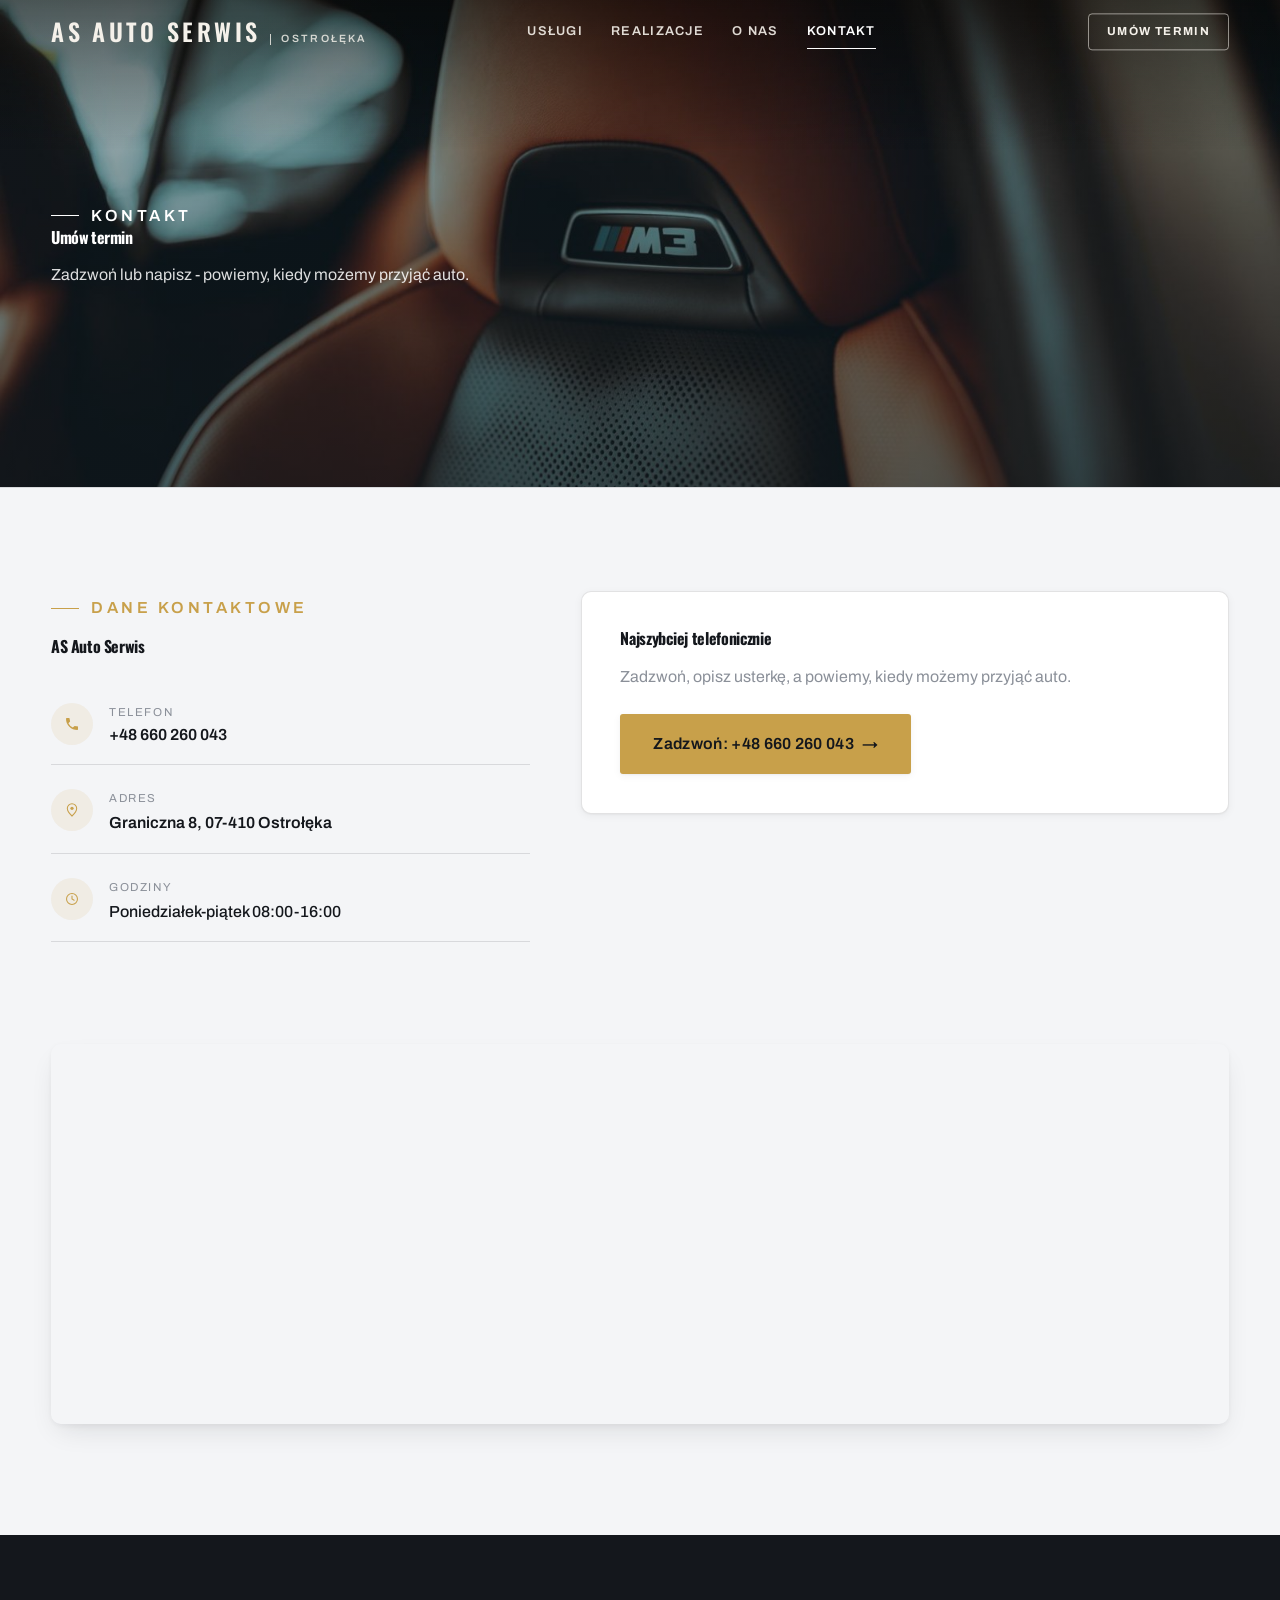
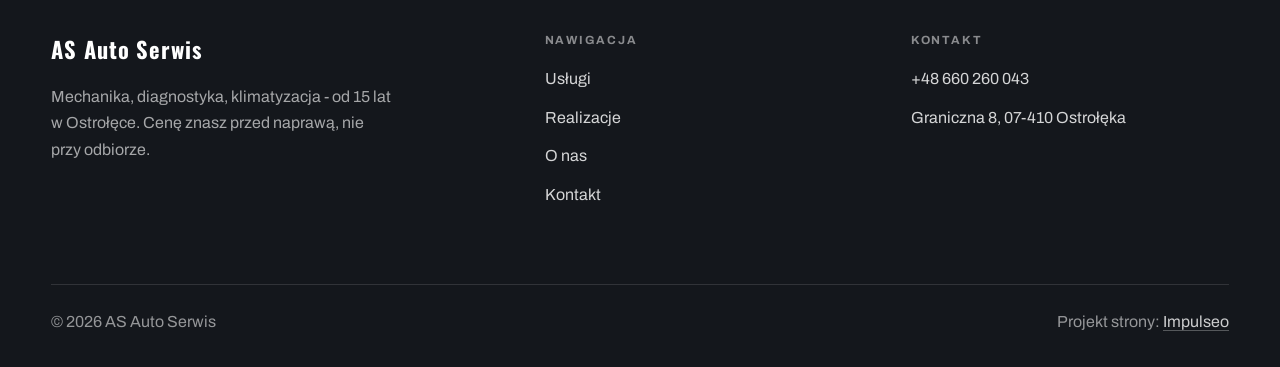
==== commit f777a42e: "Stopka: podpis Impulseo z linkiem + poprawka znikajacego napisu w naglowku" ====
--- a/kontakt.html
+++ b/kontakt.html
@@ -82,7 +82,7 @@
     </div>
     <div class="foot-bot">
       <span>© 2026 AS Auto Serwis</span>
-      <span>Projekt strony: Krzysztof Brzeziński</span>
+      <span>Projekt strony: <a class="foot-credit" href="https://impulseo.pl" target="_blank" rel="noopener">Impulseo</a></span>
     </div>
   </div>
 </footer>
--- a/assets/styles.css
+++ b/assets/styles.css
@@ -1,7 +1,7 @@
 /* ============================================================
    STOLBASZ — premium, architektoniczny B2B fit-out
    Jasna paleta, zero brązu. System wg premium-web-craft.
-   Projekt strony: Krzysztof Brzeziński
+   Projekt strony: Impulseo (impulseo.pl)
    ============================================================ */
 
 :root{
@@ -586,3 +586,19 @@
 .nav .nav-links a:not(.btn-accent){color:var(--ink-soft)}
 .nav .nav-links a:not(.btn-accent):hover,.nav .nav-links a.active:not(.btn-accent){color:var(--ink)}
 }
+
+
+/* ====== IMPULSEO-FIX-20260731 ======================================================
+   1) PODPIS w stopce jest teraz linkiem do impulseo.pl - ma być widocznie klikalny.
+   2) ŻYWY NAGŁÓWEK: warstwa przenikających kadrów (.mt-hero-layer) miała z-index:1, więc
+      lądowała NAD przyciemnieniem hero, a w rodzinie „fachowcy" nawet nad panelem z tekstem
+      (.hf-panel nie miał własnego z-index). Efekt: przy zmianie zdjęcia napis znikał i wracał.
+      Teraz warstwa idzie tam, gdzie zdjęcie tła (z-index:-2), a treść nagłówka dostaje twardy
+      z-index:3. Zmieniają się WYŁĄCZNIE zdjęcia w tle - napis stoi nieruchomo.
+      (hero-cine celowo pominięte: tam img ma z-index:0 i układ był poprawny.) */
+.foot-bot a.foot-credit{color:rgba(255,255,255,.78);text-decoration:none;border-bottom:1px solid rgba(255,255,255,.28)}
+.foot-bot a.foot-credit:hover{color:#fff;border-bottom-color:#fff}
+.hero-fach > img.mt-hero-layer,.hero-gastro > img.mt-hero-layer,.hero-auto > img.mt-hero-layer,
+.hero-dom > img.mt-hero-layer,.hero-studio > img.mt-hero-layer{z-index:-2}
+.hf-panel,.hf-inner,.hd-panel,.hk-panel,.ha-inner,.hs-inner,.hg-inner{position:relative;z-index:3}
+/* ====== koniec IMPULSEO-FIX-20260731 ====== */
